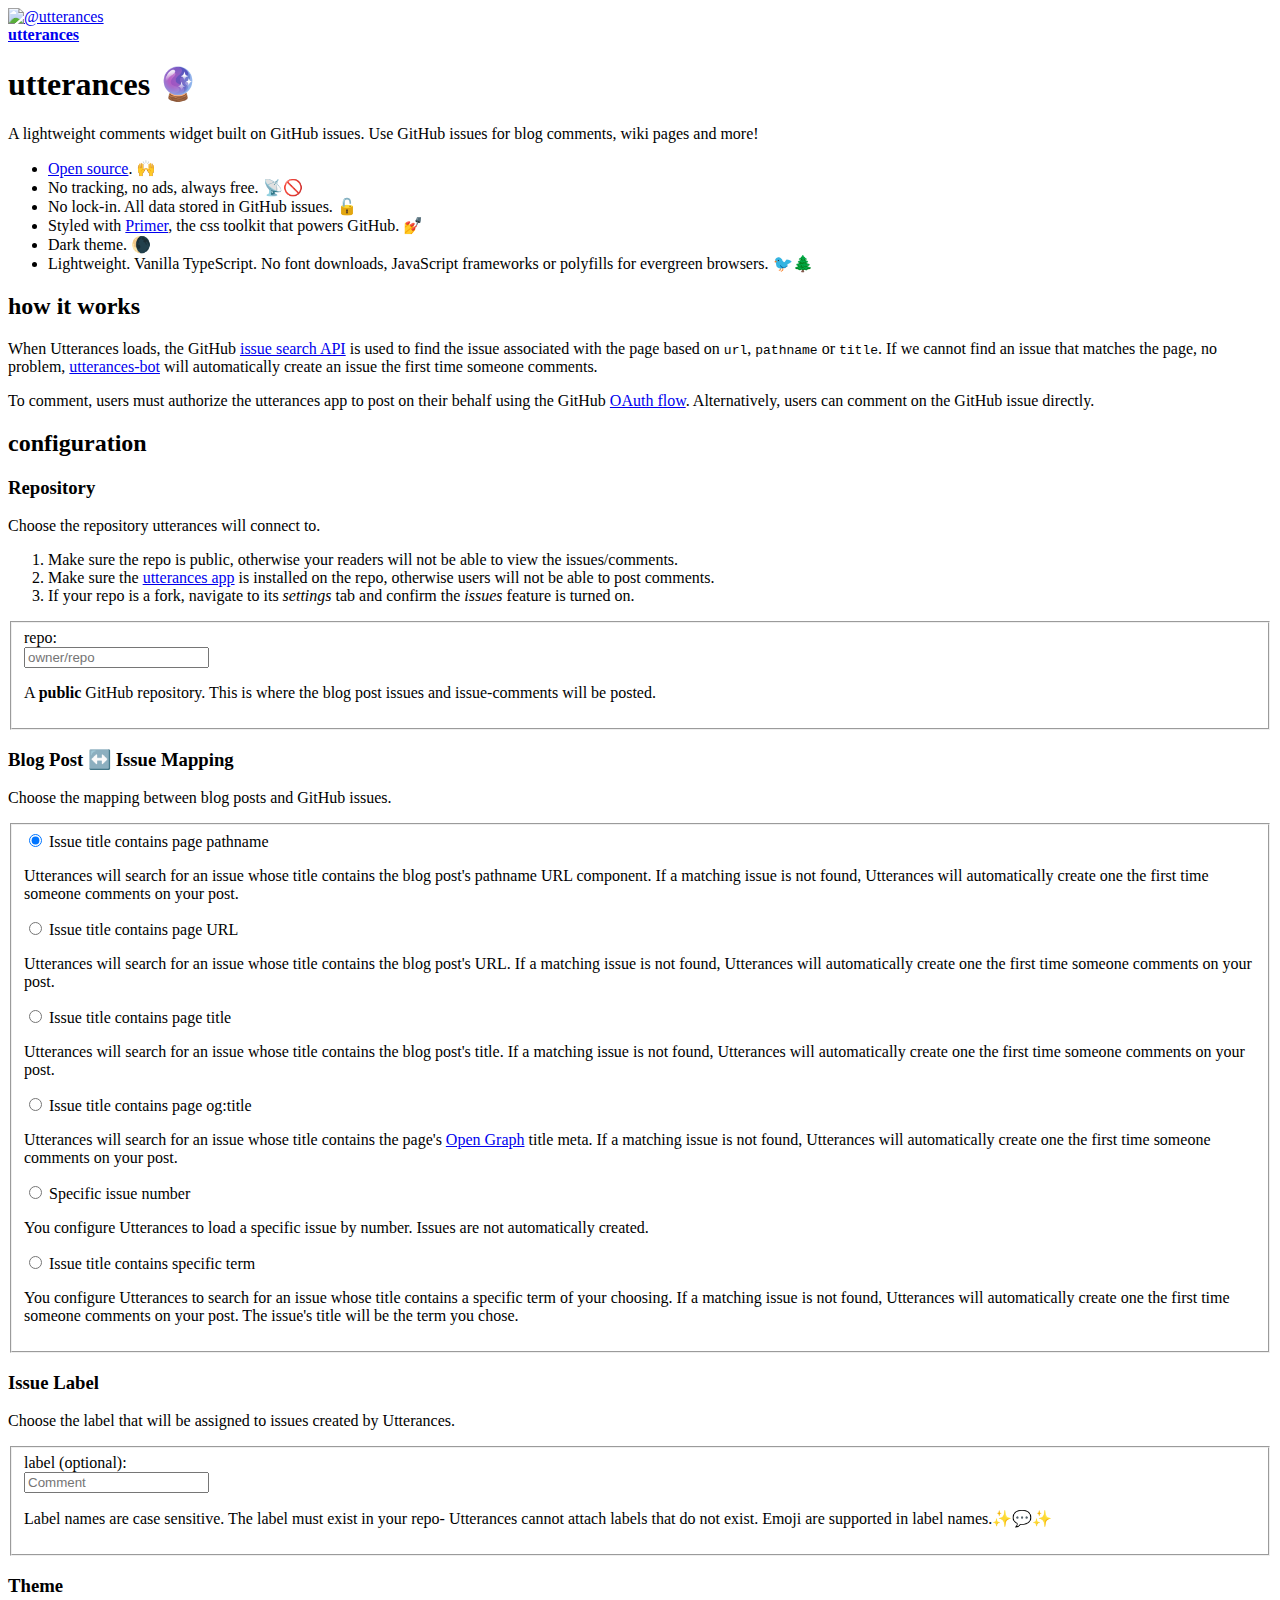
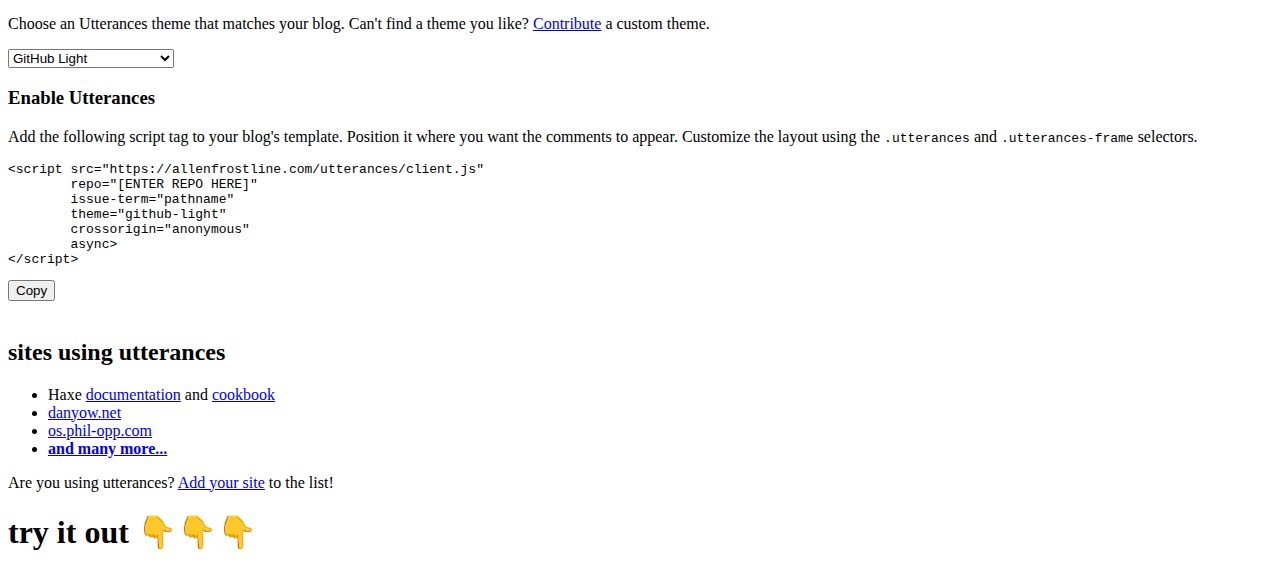
==== index.html @ b69df822 "Updates" ====
<!DOCTYPE html><html lang="en"><head><title>utterances</title><meta name="description" content="A lightweight commenting system using GitHub issues."><meta http-equiv="X-UA-Compatible" content="IE=edge"><meta name="viewport" content="width=device-width, initial-scale=1"><link rel="preconnect" href="https://api.github.com"><link rel="preconnect" href="https://avatars3.githubusercontent.com"><link id="theme-stylesheet" rel="stylesheet" href="https://allenfrostline.com/utterances/stylesheets/themes/nella-red/index.css"><link rel="apple-touch-icon" sizes="180x180" href="/apple-touch-icon.f10ca74a.png"><link rel="icon" type="image/png" sizes="32x32" href="/favicon-32x32.2ce73244.png"><link rel="icon" type="image/png" sizes="16x16" href="/favicon-16x16.b588fa1a.png"><link rel="manifest" href="/icons/manifest.webmanifest"><link rel="mask-icon" href="/safari-pinned-tab.2db33726.svg" color="#4c2889"><link rel="icon shortcut" href="/favicon.9d6dc239.ico"><link rel="canonical" href="https://allenfrostline.com/utterances"><meta name="apple-mobile-web-app-title" content="Utterances"><meta name="application-name" content="Utterances"><meta name="msapplication-config" content="/browserconfig.08a2dd83.xml"><meta name="theme-color" content="#ffffff"><meta property="og:title" content="utterances"><script>void 0===Array.from&&(Array.from=function(s){return Array.prototype.slice.call(s)}),window.Promise&&window.fetch||document.write('<script src="https://cdnjs.cloudflare.com/ajax/libs/bluebird/3.5.0/bluebird.min.js" integrity="sha256-/l7dZnd9iW5Iw9P2Qn/0ghByeFDKnIcPd4DTptDaK20=" crossorigin="anonymous"><\/script>','<script src="https://cdnjs.cloudflare.com/ajax/libs/fetch/2.0.3/fetch.min.js" integrity="sha256-aB35laj7IZhLTx58xw/Gm1EKOoJJKZt6RY+bH1ReHxs=" crossorigin="anonymous"><\/script>','<script src="https://cdnjs.cloudflare.com/ajax/libs/classlist/1.1.20170427/classList.min.js" integrity="sha384-hmjwm4yehDT6Ezcxh87+SDcTlQYHxrisDyYCrBHPc0VFPfUqGl8jGF7I7gprJpIr" crossorigin="anonymous"><\/script>','<script src="https://cdn.jsdelivr.net/npm/custom-event-polyfill@0.3.0/custom-event-polyfill.min.js" integrity="sha384-LA1yvfV5pKonJnGIRvMu236XXaEJvI11iV52RIkwsE4QAWpgge1OcxfBHk/0t3UP" crossorigin="anonymous"><\/script>');</script></head><body> <main class="timeline"> <article class="timeline-comment"> <a class="avatar" href="https://github.com/utterance" tabindex="-1"> <img alt="@utterances" height="44" width="44" src="https://avatars3.githubusercontent.com/u/27908738?v=3&s=88"> </a> <div class="comment"> <header class="comment-header"> <span class="comment-meta"> <a class="text-link" href="https://github.com/utterance"> <strong>utterances</strong> </a> </span> </header> <article class="markdown-body"> <h1 id="utterances-">utterances 🔮</h1> <p>A lightweight comments widget built on GitHub issues. Use GitHub issues for blog comments, wiki pages and more!</p> <ul> <li><a href="https://github.com/utterance">Open source</a>. 🙌</li> <li>No tracking, no ads, always free. 📡🚫</li> <li>No lock-in. All data stored in GitHub issues. 🔓</li> <li>Styled with <a href="http://primer.style">Primer</a>, the css toolkit that powers GitHub. 💅</li> <li>Dark theme. 🌘</li> <li>Lightweight. Vanilla TypeScript. No font downloads, JavaScript frameworks or polyfills for evergreen browsers. 🐦🌲</li> </ul> <h2 id="how-it-works">how it works</h2> <p>When Utterances loads, the GitHub <a href="https://developer.github.com/v3/search/#search-issues">issue search API</a> is used to find the issue associated with the page based on <code>url</code>, <code>pathname</code> or <code>title</code>. If we cannot find an issue that matches the page, no problem, <a href="https://github.com/utterances-bot">utterances-bot</a> will automatically create an issue the first time someone comments.</p> <p>To comment, users must authorize the utterances app to post on their behalf using the GitHub <a href="https://developer.github.com/v3/oauth/#web-application-flow">OAuth flow</a>. Alternatively, users can comment on the GitHub issue directly.</p> <h2 id="configuration">configuration</h2> <h2 id="sites-using-utterances">sites using utterances</h2> <ul> <li>Haxe <a href="https://haxe.org/manual">documentation</a> and <a href="https://code.haxe.org/">cookbook</a></li> <li><a href="https://danyow.net">danyow.net</a></li> <li><a href="https://os.phil-opp.com/second-edition">os.phil-opp.com</a></li> <li><strong><a href="https://github.com/utterance/utterances/blob/master/SITES.md#sites-using-utterances">and many more...</a></strong></li> </ul> <p>Are you using utterances? <a href="https://github.com/utterance/utterances/edit/master/SITES.md">Add your site</a> to the list!</p> <h1 id="try-it-out-">try it out 👇👇👇</h1> </article> </div> </article> </main> <script src="/src.83857903.js"></script>  <script src="https://allenfrostline.com/utterances/client.js" repo="allenfrostline/allenfrostline.github.io" issue-term="pathname" crossorigin theme="nella-red" async>
      </script> <script>!function(e,a,t,n,g,c,o){e.GoogleAnalyticsObject=g,e.ga=e.ga||function(){(e.ga.q=e.ga.q||[]).push(arguments)},e.ga.l=1*new Date,c=a.createElement(t),o=a.getElementsByTagName(t)[0],c.async=1,c.src="https://www.google-analytics.com/analytics.js",o.parentNode.insertBefore(c,o)}(window,document,"script",0,"ga"),ga("create","UA-59973368-11","auto"),ga("send","pageview");</script> </body></html>
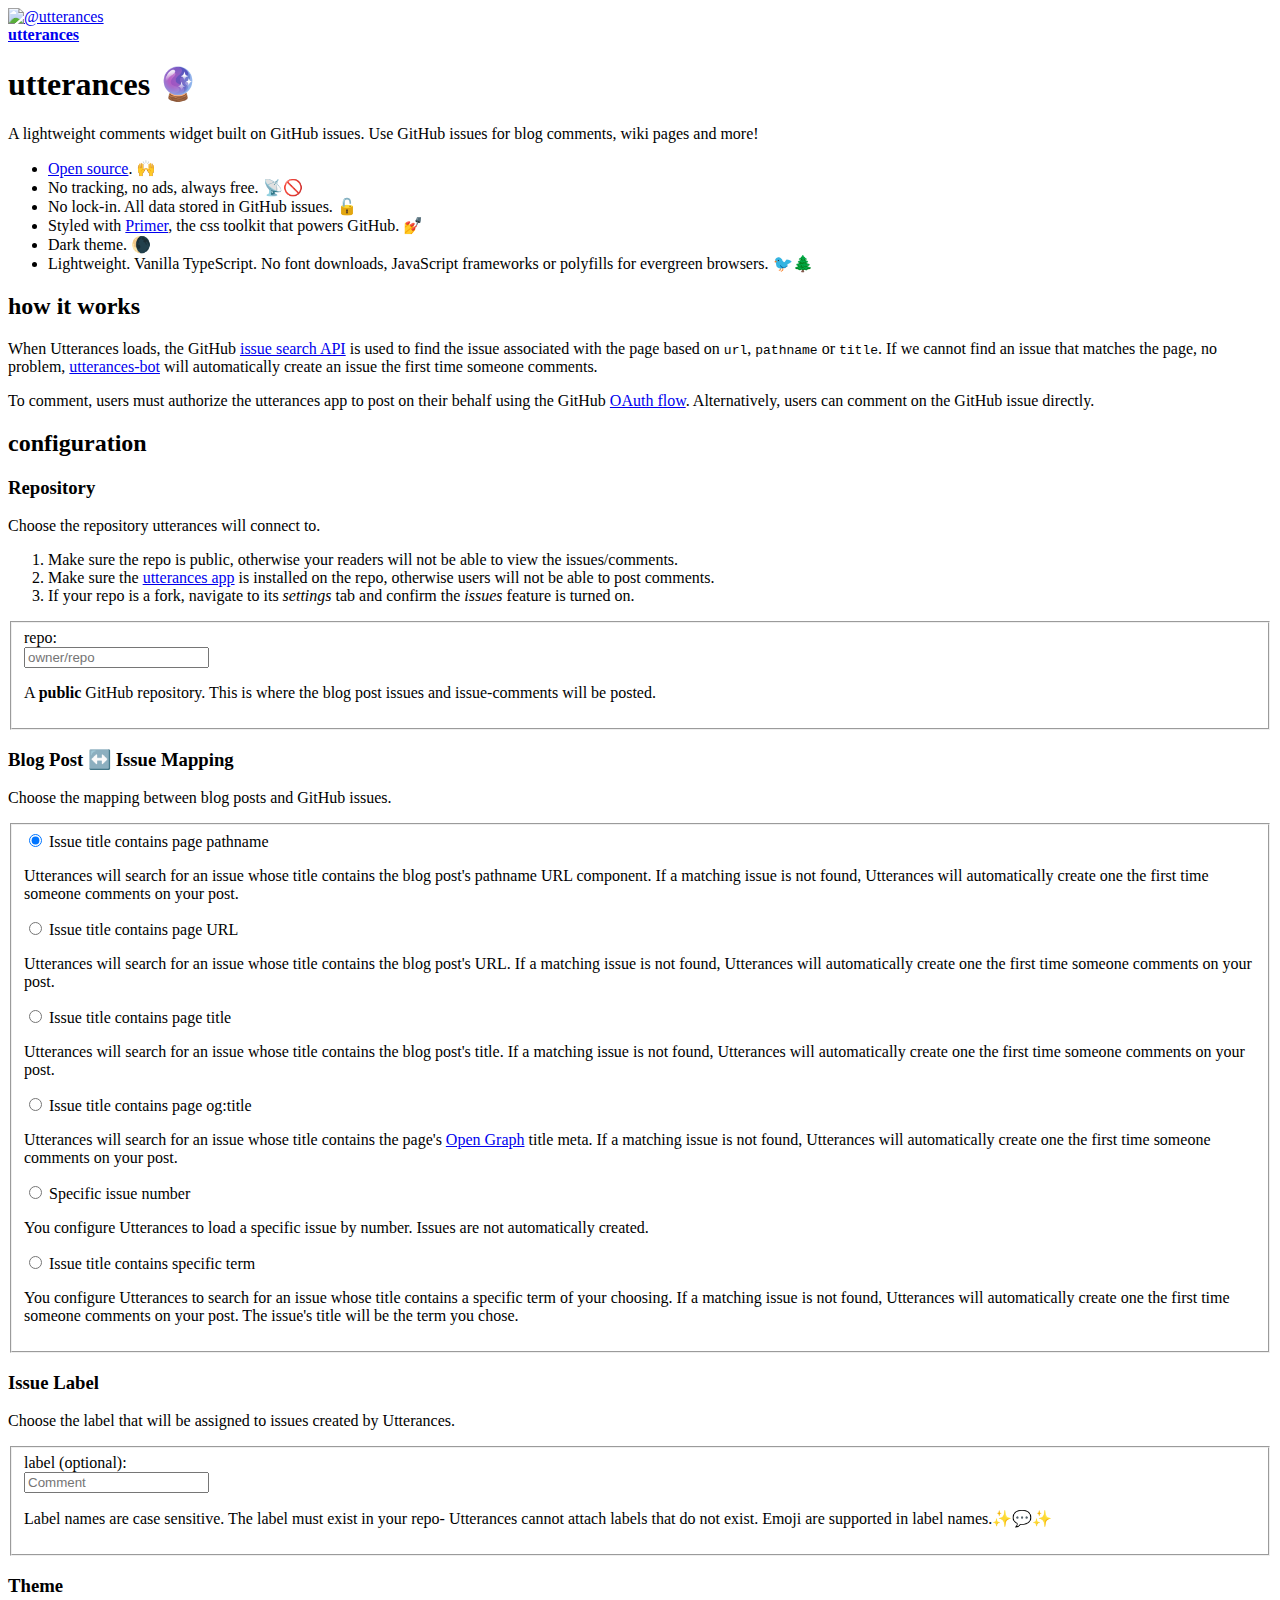
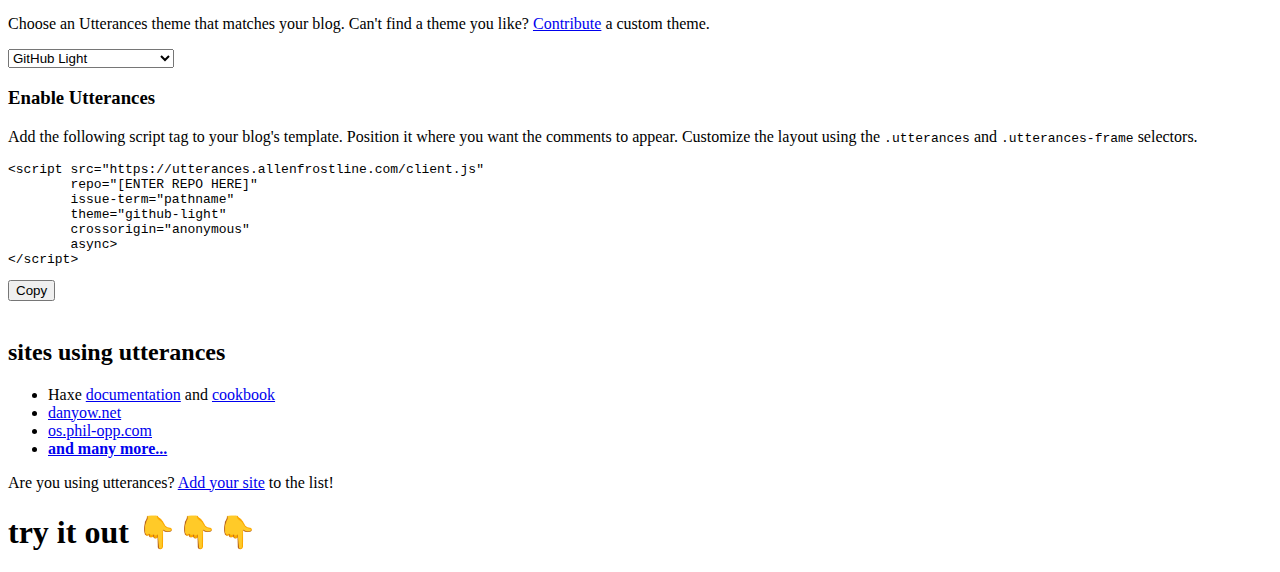
==== commit a3a8c63b: "Updates" ====
--- a/index.html
+++ b/index.html
@@ -1,2 +1,2 @@
-<!DOCTYPE html><html lang="en"><head><title>utterances</title><meta name="description" content="A lightweight commenting system using GitHub issues."><meta http-equiv="X-UA-Compatible" content="IE=edge"><meta name="viewport" content="width=device-width, initial-scale=1"><link rel="preconnect" href="https://api.github.com"><link rel="preconnect" href="https://avatars3.githubusercontent.com"><link id="theme-stylesheet" rel="stylesheet" href="https://allenfrostline.com/utterances/stylesheets/themes/nella-red/index.css"><link rel="apple-touch-icon" sizes="180x180" href="/apple-touch-icon.f10ca74a.png"><link rel="icon" type="image/png" sizes="32x32" href="/favicon-32x32.2ce73244.png"><link rel="icon" type="image/png" sizes="16x16" href="/favicon-16x16.b588fa1a.png"><link rel="manifest" href="/icons/manifest.webmanifest"><link rel="mask-icon" href="/safari-pinned-tab.2db33726.svg" color="#4c2889"><link rel="icon shortcut" href="/favicon.9d6dc239.ico"><link rel="canonical" href="https://allenfrostline.com/utterances"><meta name="apple-mobile-web-app-title" content="Utterances"><meta name="application-name" content="Utterances"><meta name="msapplication-config" content="/browserconfig.08a2dd83.xml"><meta name="theme-color" content="#ffffff"><meta property="og:title" content="utterances"><script>void 0===Array.from&&(Array.from=function(s){return Array.prototype.slice.call(s)}),window.Promise&&window.fetch||document.write('<script src="https://cdnjs.cloudflare.com/ajax/libs/bluebird/3.5.0/bluebird.min.js" integrity="sha256-/l7dZnd9iW5Iw9P2Qn/0ghByeFDKnIcPd4DTptDaK20=" crossorigin="anonymous"><\/script>','<script src="https://cdnjs.cloudflare.com/ajax/libs/fetch/2.0.3/fetch.min.js" integrity="sha256-aB35laj7IZhLTx58xw/Gm1EKOoJJKZt6RY+bH1ReHxs=" crossorigin="anonymous"><\/script>','<script src="https://cdnjs.cloudflare.com/ajax/libs/classlist/1.1.20170427/classList.min.js" integrity="sha384-hmjwm4yehDT6Ezcxh87+SDcTlQYHxrisDyYCrBHPc0VFPfUqGl8jGF7I7gprJpIr" crossorigin="anonymous"><\/script>','<script src="https://cdn.jsdelivr.net/npm/custom-event-polyfill@0.3.0/custom-event-polyfill.min.js" integrity="sha384-LA1yvfV5pKonJnGIRvMu236XXaEJvI11iV52RIkwsE4QAWpgge1OcxfBHk/0t3UP" crossorigin="anonymous"><\/script>');</script></head><body> <main class="timeline"> <article class="timeline-comment"> <a class="avatar" href="https://github.com/utterance" tabindex="-1"> <img alt="@utterances" height="44" width="44" src="https://avatars3.githubusercontent.com/u/27908738?v=3&s=88"> </a> <div class="comment"> <header class="comment-header"> <span class="comment-meta"> <a class="text-link" href="https://github.com/utterance"> <strong>utterances</strong> </a> </span> </header> <article class="markdown-body"> <h1 id="utterances-">utterances 🔮</h1> <p>A lightweight comments widget built on GitHub issues. Use GitHub issues for blog comments, wiki pages and more!</p> <ul> <li><a href="https://github.com/utterance">Open source</a>. 🙌</li> <li>No tracking, no ads, always free. 📡🚫</li> <li>No lock-in. All data stored in GitHub issues. 🔓</li> <li>Styled with <a href="http://primer.style">Primer</a>, the css toolkit that powers GitHub. 💅</li> <li>Dark theme. 🌘</li> <li>Lightweight. Vanilla TypeScript. No font downloads, JavaScript frameworks or polyfills for evergreen browsers. 🐦🌲</li> </ul> <h2 id="how-it-works">how it works</h2> <p>When Utterances loads, the GitHub <a href="https://developer.github.com/v3/search/#search-issues">issue search API</a> is used to find the issue associated with the page based on <code>url</code>, <code>pathname</code> or <code>title</code>. If we cannot find an issue that matches the page, no problem, <a href="https://github.com/utterances-bot">utterances-bot</a> will automatically create an issue the first time someone comments.</p> <p>To comment, users must authorize the utterances app to post on their behalf using the GitHub <a href="https://developer.github.com/v3/oauth/#web-application-flow">OAuth flow</a>. Alternatively, users can comment on the GitHub issue directly.</p> <h2 id="configuration">configuration</h2> <h2 id="sites-using-utterances">sites using utterances</h2> <ul> <li>Haxe <a href="https://haxe.org/manual">documentation</a> and <a href="https://code.haxe.org/">cookbook</a></li> <li><a href="https://danyow.net">danyow.net</a></li> <li><a href="https://os.phil-opp.com/second-edition">os.phil-opp.com</a></li> <li><strong><a href="https://github.com/utterance/utterances/blob/master/SITES.md#sites-using-utterances">and many more...</a></strong></li> </ul> <p>Are you using utterances? <a href="https://github.com/utterance/utterances/edit/master/SITES.md">Add your site</a> to the list!</p> <h1 id="try-it-out-">try it out 👇👇👇</h1> </article> </div> </article> </main> <script src="/src.83857903.js"></script>  <script src="https://allenfrostline.com/utterances/client.js" repo="allenfrostline/allenfrostline.github.io" issue-term="pathname" crossorigin theme="nella-red" async>
+<!DOCTYPE html><html lang="en"><head><title>utterances</title><meta name="description" content="A lightweight commenting system using GitHub issues."><meta http-equiv="X-UA-Compatible" content="IE=edge"><meta name="viewport" content="width=device-width, initial-scale=1"><link rel="preconnect" href="https://api.github.com"><link rel="preconnect" href="https://avatars3.githubusercontent.com"><link id="theme-stylesheet" rel="stylesheet" href="https://utterances.allenfrostline.com/stylesheets/themes/nella-red/index.css"><link rel="apple-touch-icon" sizes="180x180" href="/apple-touch-icon.f10ca74a.png"><link rel="icon" type="image/png" sizes="32x32" href="/favicon-32x32.2ce73244.png"><link rel="icon" type="image/png" sizes="16x16" href="/favicon-16x16.b588fa1a.png"><link rel="manifest" href="/icons/manifest.webmanifest"><link rel="mask-icon" href="/safari-pinned-tab.2db33726.svg" color="#4c2889"><link rel="icon shortcut" href="/favicon.9d6dc239.ico"><link rel="canonical" href="https://utterances.allenfrostline.com"><meta name="apple-mobile-web-app-title" content="Utterances"><meta name="application-name" content="Utterances"><meta name="msapplication-config" content="/browserconfig.08a2dd83.xml"><meta name="theme-color" content="#ffffff"><meta property="og:title" content="utterances"><script>void 0===Array.from&&(Array.from=function(s){return Array.prototype.slice.call(s)}),window.Promise&&window.fetch||document.write('<script src="https://cdnjs.cloudflare.com/ajax/libs/bluebird/3.5.0/bluebird.min.js" integrity="sha256-/l7dZnd9iW5Iw9P2Qn/0ghByeFDKnIcPd4DTptDaK20=" crossorigin="anonymous"><\/script>','<script src="https://cdnjs.cloudflare.com/ajax/libs/fetch/2.0.3/fetch.min.js" integrity="sha256-aB35laj7IZhLTx58xw/Gm1EKOoJJKZt6RY+bH1ReHxs=" crossorigin="anonymous"><\/script>','<script src="https://cdnjs.cloudflare.com/ajax/libs/classlist/1.1.20170427/classList.min.js" integrity="sha384-hmjwm4yehDT6Ezcxh87+SDcTlQYHxrisDyYCrBHPc0VFPfUqGl8jGF7I7gprJpIr" crossorigin="anonymous"><\/script>','<script src="https://cdn.jsdelivr.net/npm/custom-event-polyfill@0.3.0/custom-event-polyfill.min.js" integrity="sha384-LA1yvfV5pKonJnGIRvMu236XXaEJvI11iV52RIkwsE4QAWpgge1OcxfBHk/0t3UP" crossorigin="anonymous"><\/script>');</script></head><body> <main class="timeline"> <article class="timeline-comment"> <a class="avatar" href="https://github.com/utterance" tabindex="-1"> <img alt="@utterances" height="44" width="44" src="https://avatars3.githubusercontent.com/u/27908738?v=3&s=88"> </a> <div class="comment"> <header class="comment-header"> <span class="comment-meta"> <a class="text-link" href="https://github.com/utterance"> <strong>utterances</strong> </a> </span> </header> <article class="markdown-body"> <h1 id="utterances-">utterances 🔮</h1> <p>A lightweight comments widget built on GitHub issues. Use GitHub issues for blog comments, wiki pages and more!</p> <ul> <li><a href="https://github.com/utterance">Open source</a>. 🙌</li> <li>No tracking, no ads, always free. 📡🚫</li> <li>No lock-in. All data stored in GitHub issues. 🔓</li> <li>Styled with <a href="http://primer.style">Primer</a>, the css toolkit that powers GitHub. 💅</li> <li>Dark theme. 🌘</li> <li>Lightweight. Vanilla TypeScript. No font downloads, JavaScript frameworks or polyfills for evergreen browsers. 🐦🌲</li> </ul> <h2 id="how-it-works">how it works</h2> <p>When Utterances loads, the GitHub <a href="https://developer.github.com/v3/search/#search-issues">issue search API</a> is used to find the issue associated with the page based on <code>url</code>, <code>pathname</code> or <code>title</code>. If we cannot find an issue that matches the page, no problem, <a href="https://github.com/utterances-bot">utterances-bot</a> will automatically create an issue the first time someone comments.</p> <p>To comment, users must authorize the utterances app to post on their behalf using the GitHub <a href="https://developer.github.com/v3/oauth/#web-application-flow">OAuth flow</a>. Alternatively, users can comment on the GitHub issue directly.</p> <h2 id="configuration">configuration</h2> <h2 id="sites-using-utterances">sites using utterances</h2> <ul> <li>Haxe <a href="https://haxe.org/manual">documentation</a> and <a href="https://code.haxe.org/">cookbook</a></li> <li><a href="https://danyow.net">danyow.net</a></li> <li><a href="https://os.phil-opp.com/second-edition">os.phil-opp.com</a></li> <li><strong><a href="https://github.com/utterance/utterances/blob/master/SITES.md#sites-using-utterances">and many more...</a></strong></li> </ul> <p>Are you using utterances? <a href="https://github.com/utterance/utterances/edit/master/SITES.md">Add your site</a> to the list!</p> <h1 id="try-it-out-">try it out 👇👇👇</h1> </article> </div> </article> </main> <script src="/src.057f157d.js"></script>  <script src="https://utterances.allenfrostline.com/client.js" repo="allenfrostline/allenfrostline.github.io" issue-term="pathname" crossorigin theme="nella-red" async>
       </script> <script>!function(e,a,t,n,g,c,o){e.GoogleAnalyticsObject=g,e.ga=e.ga||function(){(e.ga.q=e.ga.q||[]).push(arguments)},e.ga.l=1*new Date,c=a.createElement(t),o=a.getElementsByTagName(t)[0],c.async=1,c.src="https://www.google-analytics.com/analytics.js",o.parentNode.insertBefore(c,o)}(window,document,"script",0,"ga"),ga("create","UA-59973368-11","auto"),ga("send","pageview");</script> </body></html>